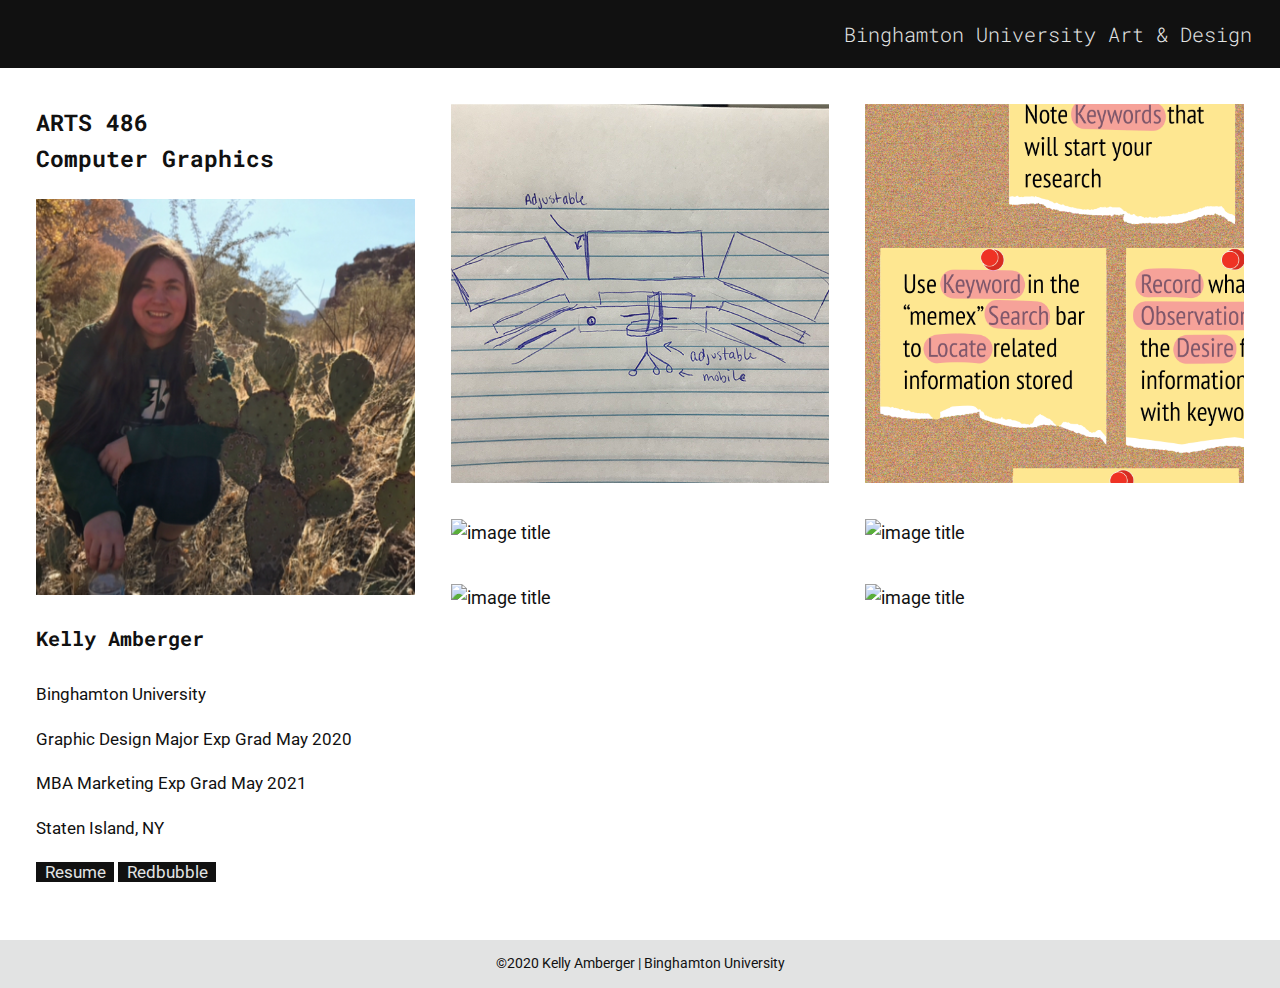
==== index.html @ 22ce2692 "user flow write up" ====
<!doctype html>
<html lang="en">
	<head>
		<meta charset="utf-8">
    <meta name="viewport" content="width=device-width, initial-scale=1.0">
		<title>ARTS 486 Journal | Kelly Amberger </title>
		<link rel="stylesheet" href="css/normalize.css">
		<link rel="stylesheet" href="css/grid-utils.css">
		<link rel="stylesheet" href="css/style.css">
		<link href="https://fonts.googleapis.com/css?family=Roboto|Roboto+Mono:300,700,700i&display=fallback" rel="stylesheet">
		<script src="https://cdnjs.cloudflare.com/ajax/libs/jquery/3.4.1/jquery.min.js" integrity="sha256-CSXorXvZcTkaix6Yvo6HppcZGetbYMGWSFlBw8HfCJo=" crossorigin="anonymous"></script>
		<script src="js/main.js"></script>
	</head>

	<body>

		<div id="masthead">
			<h4><a href="http://binghamton-design.com/">Binghamton University Art & Design</a></h4>
		</div>

		<div class="wrapper">

			<div class="grid thumbs">

				<div class="width-12-12-m width-4-12 height-8" id="aside">
					<div class="aside-holder">
						<div class="thumb-box">
							<h3>ARTS 486<br />
							Computer Graphics</h3>
							<div class="half">
								<img class="r-image" src="images/profile.png" />
							</div>
							<div class="half">
								<h4>Kelly Amberger</h4>
								<p> Binghamton University </p>
								
								<p> Graphic Design Major Exp Grad May 2020 </p>
								
								<p> MBA Marketing Exp Grad May 2021 </p>
								
								<p> Staten Island, NY </p>
								<p>
								</a> <a href="https://docs.google.com/document/d/1r8Fl9xGH2zGP1wavn_v4eUMbFgfhJYbTzxj4U41Zmn0/edit?usp=sharing" target="_blank">Resume</a>
									<a href="https://www.redbubble.com/people/kellyamberger/shop?artistUserName=kellyamberger&asc=u&iaCode=all-stickers" target="_blank">Redbubble</a>
								</p>
							</div>
						</div>
					</div>
				</div>

				<div class="overlay-holder hidden">
					<div class="overlay">
						<div class="close-holder"><div title="close" id="close"><svg id="close-icon" data-name="close-icon" xmlns="http://www.w3.org/2000/svg" viewBox="0 0 23.21 23.21"><title>close</title><line x1="1" y1="1" x2="22.21" y2="22.21" stroke-linecap="round" stroke-miterlimit="10" stroke-width="2"/><line x1="1" y1="22.21" x2="22.21" y2="1" stroke-linecap="round" stroke-miterlimit="10" stroke-width="2"/></svg></div></div>
						<div class="body">
						</div>
					</div>
				</div>

				<div class="width-6-12-m width-4-12 thumb">
					<img class="r-image" src="images/sketch1.png" title="sketch1" />
					<div class="body">
						<h1>Project 1:  As We May Rethink</h1>
						<p><img class="r-image" src=""></p>
						<p>Add a short description here. Lorem ipsum dolor sit amet, consectetur adipiscing elit. Praesent ex magna, blandit nec viverra faucibus, placerat convallis ipsum. Cras semper ipsum eget ullamcorper ultricies. Curabitur sit amet justo eu sapien molestie bibendum id in enim. Integer semper risus eget nibh eleifend, at vulputate risus laoreet. 
						</p>
					</div>
				</div>
				<div class="width-6-12-m width-4-12 thumb">
					<img class="r-image" src="images/thumbnail.png" title="image title" />
					<div class="body">
						<h1>Project 1: User Flow As We May Rethink </h1>
						<p><img class="r-image" src="images/userflowimage.png"></p>
						<p> For this project I chose to design the “memex” while focusing on the recalling and sharing of information. For the User flow diagram I decided to have 2 different starting points, one for users who were inspired to research based off of an observation or experience they had, and one for users who were inspired by the research of others. The steps I included demonstrate the importance of recording observations, information, and process. For my user flow I chose to have a style resembling a bulletin board and post-it notes for 2 reasons. Personally, I found that physically arranging post-its with steps was what helped me to understand the user flow and this assignment so I thought it would be nice to mirror my actual process. Secondly, the “memex” was a concept discussed prior to the modern computer and I wanted to preserve some aspects of its age. Additionally, although I arranged the user flow in a way that I found to be most effective, the idea of post its pinned to a bulletin board demonstrates that steps can ultimately be rearranged based on user preferences and new discoveries. 
						</p>
					</div>
				</div>
				<div class="width-6-12-m width-4-12 thumb">
					<img class="r-image" src="https://via.placeholder.com/600" title="image title" />
					<div class="body">
						<h1>Project 1:  As We May Rethink </h1>
						<p><img class="r-image" src="https://via.placeholder.com/1600x900"></p>
						<p>Add a short description here. Lorem ipsum dolor sit amet, consectetur adipiscing elit. Praesent ex magna, blandit nec viverra faucibus, placerat convallis ipsum. Cras semper ipsum eget ullamcorper ultricies. Curabitur sit amet justo eu sapien molestie bibendum id in enim. Integer semper risus eget nibh eleifend, at vulputate risus laoreet. 
						</p>
					</div>
				</div>
				<div class="width-6-12-m width-4-12 thumb">
					<img class="r-image" src="https://via.placeholder.com/600" title="image title" />
					<div class="body">
						<h1>Project 1:  Ipsum Lorem</h1>
						<p><img class="r-image" src="https://via.placeholder.com/1600x900"></p>
						<p>Add a short description here. Lorem ipsum dolor sit amet, consectetur adipiscing elit. Praesent ex magna, blandit nec viverra faucibus, placerat convallis ipsum. Cras semper ipsum eget ullamcorper ultricies. Curabitur sit amet justo eu sapien molestie bibendum id in enim. Integer semper risus eget nibh eleifend, at vulputate risus laoreet. 
						</p>
					</div>
				</div>
				<div class="width-6-12-m width-4-12 thumb">
					<img class="r-image" src="https://via.placeholder.com/600" title="image title" />
					<div class="body">
						<h1>Project 1:  Ipsum Lorem</h1>
						<p><img class="r-image" src="https://via.placeholder.com/1600x900"></p>
						<p>Add a short description here. Lorem ipsum dolor sit amet, consectetur adipiscing elit. Praesent ex magna, blandit nec viverra faucibus, placerat convallis ipsum. Cras semper ipsum eget ullamcorper ultricies. Curabitur sit amet justo eu sapien molestie bibendum id in enim. Integer semper risus eget nibh eleifend, at vulputate risus laoreet. 
						</p>
					</div>
				</div>
				<div class="width-6-12-m width-4-12 thumb">
					<img class="r-image" src="https://via.placeholder.com/600" title="image title" />
					<div class="body">
						<h1>Project 1:  Ipsum Lorem</h1>
						<p><img class="r-image" src="https://via.placeholder.com/1600x900"></p>
						<p>Add a short description here. Lorem ipsum dolor sit amet, consectetur adipiscing elit. Praesent ex magna, blandit nec viverra faucibus, placerat convallis ipsum. Cras semper ipsum eget ullamcorper ultricies. Curabitur sit amet justo eu sapien molestie bibendum id in enim. Integer semper risus eget nibh eleifend, at vulputate risus laoreet. 
						</p>
					</div>
				</div>
			</div>
		</div>

		<div id="footer">
			<p>©2020 Kelly Amberger | Binghamton University</p>
		</div>

	</body>
</html>
---- css/grid-utils.css ----
/* G R I D */

.grid {
  display: grid;
  grid-template-columns: repeat(12, 1fr);
  position: relative;
  /*grid-gap: 1em;*/
}

.grid div {
  /*background-color:rgba(0,0,0,0.1);*/
}

.height-2 {
	grid-row: span 2;
}

.height-3 {
	grid-row: span 3;
}

.height-8 {
  grid-row: span 8;
}

@media (max-width: 699px) {
  .order-1 {
		order: 1;
	}

  .order-2 {
	 order: 2;
	}

  .order-3 {
   order: 3;
  }

  .order-4 {
   order: 4;
  }

  .order-5 {
   order: 5;
  }

  .order-6 {
   order: 6;
  }

  .order-7 {
   order: 7;
  }

  .order-8 {
   order: 8;
  }

}

/* M O B I L E */

.width-1-12-m {
  grid-column: span 1;
}

.width-2-12-m {
  grid-column: span 2;
}

.width-3-12-m {
  grid-column: span 3;
}

.width-4-12-m {
  grid-column: span 4;
}

.width-5-12-m {
  grid-column: span 5;
}

.width-6-12-m {
  grid-column: span 6;
}

.width-7-12-m {
  grid-column: span 7;
}

.width-8-12-m {
  grid-column: span 8;
}

.width-9-12-m {
  grid-column: span 9;
}

.width-10-12-m {
  grid-column: span 10;
}

.width-11-12-m {
  grid-column: span 11;
}

.width-12-12-m {
  grid-column: span 12;

}

/* D E S K T O P / L A P T O P */
@media (min-width: 700px) {

.width-1-12 {
    grid-column: span 1;
  }

.width-2-12 {
    grid-column: span 2;
  }

.width-3-12 {
    grid-column: span 3;
  }

.width-4-12 {
    grid-column: span 4;
  }

.width-5-12 {
    grid-column: span 5;
  }

.width-6-12 {
    grid-column: span 6;
  }

.width-7-12 {
    grid-column: span 7;
  }

.width-8-12 {
    grid-column: span 8;
  }

.width-9-12 {
    grid-column: span 9;
  }

.width-10-12 {
    grid-column: span 10;
  }

.width-11-12 {
    grid-column: span 11;
  }

.width-12-12 {
    grid-column: span 12;
  }

.centered-6 {
    grid-column: 4 / span 6;
  }

}

/* for centering vertically */

.flex-content {
  display: flex;
  /*align-items: center;*/
  height: 100%;
}

.vertically-centered {
  width: 100%;
  align-self: center;
}

.vertically-bottom {
  width: 100%;
  align-self: end;
}
---- css/style.css ----
/* vars */
:root {
  --background-color: #ffffff;
  --link-color: #E2E3E3;
  --alt-link-color: #111;
  --body-color: #111111;
  --light-grey: #A9AAAA;
  --lighter-grey: #C6C7C6;
  --lightest-grey: #E2E3E3;
}

html {
    margin: 0;
}

body {
    background-color: var(--background-color);
    text-align: left;
    margin: 0;
    color: var(--body-color);
    font-family: 'Roboto', sans-serif;
    font-size: 12px;
    line-height: 1.6;
    min-width: 320px;
    height: 100%;
    position: relative;
}

.wrapper {
    position: relative;
    max-width: 100%;
    margin: 0 1em;
}

.grid div {
  /*background-color:rgba(0,0,0,0.1);*/
}

.box {
    
}

.thumb-box h3, .box h3 {
  margin-top: 0;
}

#masthead {
    background-color: var(--body-color);
    padding: 1em;
    text-align: right;
}

.aside-holder .box p:last-child {
    padding-bottom: 1.6em;
    border-bottom: .75em solid var(--body-color);
}

#footer {
    width: 100%;
    overflow: hidden;
    text-align: center;
    font-size: .75em;
    background-color: var(--lightest-grey);
}


h1, h2, h3, h4, h5, h6 {
  font-weight: bold;
  font-family: 'Roboto Mono', monospace;
}
h1 {
  font-size: 2.21em;
}
h2 {
  font-size: 1.5em;
}
h3 {
  font-size: 1.25em;
}
h4 {
  font-size: 1.125em;
}

#masthead h4 {
    margin: 0;
    font-weight: 300;
}

#masthead h4 a {
    color: var(--link-color);
    background-color: var(--body-color);
}

#masthead h4 a:hover {
    color: var(--link-color) !important;
}

#aside h2 {
    margin-top: 0
}

#aside p {
    font-size: .95em;
}

a {
  white-space: nowrap;
  transition: color, background-color 0.333s ease-in-out;
  padding: 0 .5em;
  color: var(--link-color);
  background-color: var(--alt-link-color);
  text-decoration: none;
}

a:hover {
    color: var(--alt-link-color) !important;
    background-color: var(--link-color);
}

a:visited {
  color: var(--link-color);
}

.r-image {
    display: block;
    width: 100%;
    height: auto;
}

.post {
  padding: 0em 0em 2em 0em;
}

.post:first-child {
  padding-top: .3em;
}

.post:first-child h1 {
  margin-top: 0;
}

.post h1, .overlay h1 {
  font-style: italic;
}

.overlay h1 {
  margin-top: 0;
}

.post p {
  clear: both;
}

.post p.date {
  margin-top: 0;
  color: #bbbbbb;
  font-size: 12px;
  text-transform: uppercase;
  text-align: right;
}

/*for thumbnail type layout */

.thumbs {
  grid-gap: 2em;
  padding: 2em 1em;
}

.posts {
  grid-gap: 2em;
  padding: 2em 1em;
}

.thumb {
  cursor: pointer;
}

.thumb .body {
  display: none;
}

.overlay-holder {
  position: relative;
  transition: opacity .5s ease-in-out, visibility .5s ease-in-out ;
}

.overlay-odd:before {
  background-color: var(--body-color);
  content: "";
  position: absolute;
  width: 1em;
  height: 1em;
  top: -.5em;
  right: 1em;
  transform: rotate(45deg);
}

.overlay-even:before {
  background-color: var(--body-color);
  content: "";
  position: absolute;
  width: 1em;
  height: 1em;
  top: -.5em;
  left: 1em;
  transform: rotate(45deg);
}

.overlay-holder.hidden {
  display: none;
  opacity: 0;
  visibility: hidden;
}

.overlay-holder.active {
  display: block;
  opacity: 1;
  visibility: visible;
}

.overlay {
  padding: 2em;
  background-color: var(--body-color);
  color: var(--background-color);
}

@media (min-width: 700px) {
  .overlay-holder {
      grid-column: 5 / span 8;
    }
}

@media (max-width: 699px) {
  .overlay-holder {
      grid-column: span 12;
    }
}

.overlay .close-holder {
  width: 100%;
  overflow: hidden;
}

.overlay #close {
  display: inline-block;
  text-align: center;
  width: 1.6em; 
  height: 1.6em;
  float: right;
  cursor: pointer;
}

.overlay #close svg {
  stroke: var(--background-color);
}

/*
.overlay #close {
  font-family: 'Roboto Mono', monospace;
  background: var(--body-color);
  border-radius: 1em;
  -moz-border-radius: 1em;
  -webkit-border-radius: 1em;
  border: 2px solid var(--background-color);
  color: var(--background-color);
  display: inline-block;
  font-weight: 300;
  font-size: 1.6em;
  line-height: 1.6em;
  text-align: center;
  width: 1.6em; 
  float: right;
  cursor: pointer;
}
*/

/* for variable type sizing */
@media screen and (min-width: 320px) {
  body {
    font-size: calc(12px + 6 * ((100vw - 320px) / 960));
  }
}

@media screen and (min-width: 1280px) {
  body {
    font-size: 18px;
  }

}

@media (max-width: 699px) {

  .aside-holder .box .half {
    width: calc(50% - 1em);
    float: left;
  }

  .aside-holder .thumb-box .half {
    width: calc(50% - 1em);
    float: left;
  }

  .aside-holder .box {
    overflow: hidden;
    padding-bottom: 2em;
    border-bottom: .75em solid var(--body-color);
  }

  .aside-holder .thumb-box {
    overflow: hidden;
    padding-bottom: 2em;
    border-bottom: .75em solid var(--body-color);
  }

  .aside-holder .box .half:last-child {
    margin-left: 2em;
  }

  .aside-holder .thumb-box .half:last-child {
    margin-left: 2em;
  }

  .aside-holder .box p:last-child, .aside-holder .thumb-box p:last-child {
    padding-bottom: 0;
    border-bottom: none;
  }

}
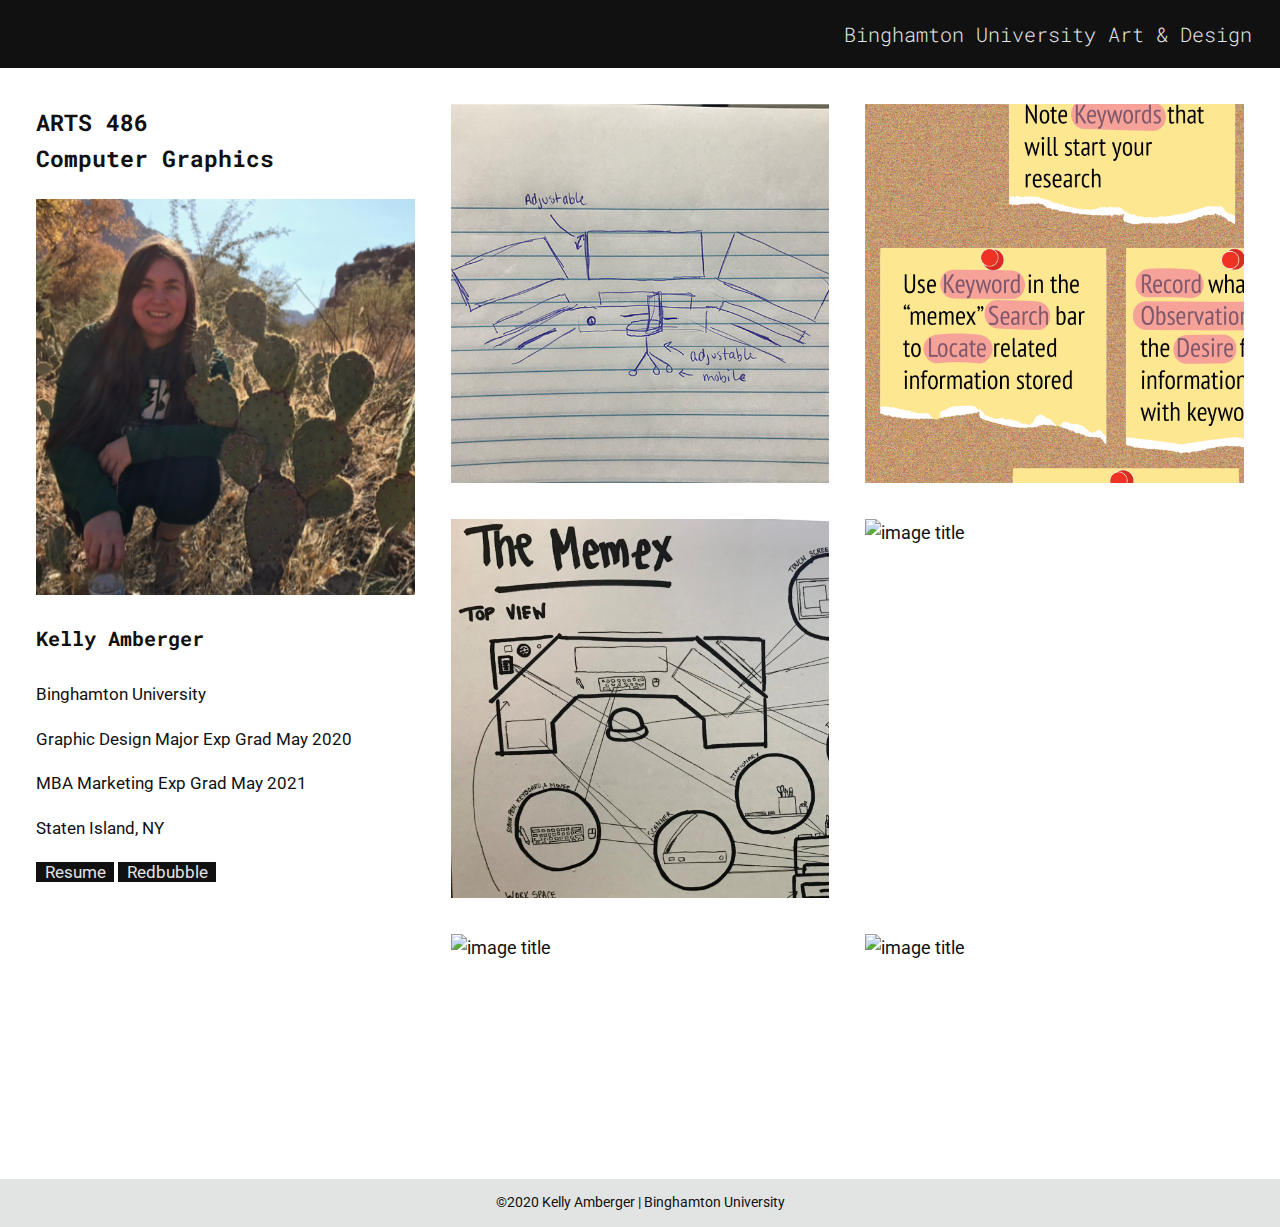
==== commit d9bc5439: "image upload illustrations" ====
--- a/index.html
+++ b/index.html
@@ -59,26 +59,65 @@
 				<div class="width-6-12-m width-4-12 thumb">
 					<img class="r-image" src="images/sketch1.png" title="sketch1" />
 					<div class="body">
-						<h1>Project 1:  As We May Rethink</h1>
+						<h1>Project 1: Functional Specification - As We May Rethink</h1>
 						<p><img class="r-image" src=""></p>
-						<p>Add a short description here. Lorem ipsum dolor sit amet, consectetur adipiscing elit. Praesent ex magna, blandit nec viverra faucibus, placerat convallis ipsum. Cras semper ipsum eget ullamcorper ultricies. Curabitur sit amet justo eu sapien molestie bibendum id in enim. Integer semper risus eget nibh eleifend, at vulputate risus laoreet. 
+						<h4>1. Scope: - what are the project goals, deliverables, features, tasks, deadlines and cost? </h4>
+<p>To create a private file & library with sharing capabilities </p>
+<p>Storage of info that can easily be found at a later date </p>
+<p>Easily share information between devices/people </p>
+<p>Create a comfortable work space </p>
+<h4> 2. Solution Overview 
+- what are you proposing to create to solve a problem? </h4>
+A device that links information based on how you interact with different sources to make information more manageable and easily recalled
+<h4> physical description :</h4>
+		<p> large table/desk, U shaped </p>
+		<p> sleek, shiny, easily cleaned </p>
+		<p> 3 screens that interact with each other, with blue light protectant </p>
+<p> pen that allows you to make handwritten notes/drawings </p>
+<p> technologies used </p>
+<p> display screens </p>
+<p> buttons/keyboard </p>
+<p> memory devices </p>
+<p> levers/dials </p>
+<p> interactive “pen” and mouse </p>
+<h4> 3. Requirerments Specification 
+- what does the proposed device do? </h4>
+<p> Organizes and displays data in a personal, adjustable way </p>
+<p> Saves data with notes and associations </p>
+<h4> 4. Use Cases 
+- put functional requirements into the context of a user action.</h4>
+ 
+<p>1. Turn on the device using the power button </p>
+<p>2. Adjust the height/angle of screens </p>
+<p>3. Insert information/memory device or access information already saved on existing memory device </p>
+<p>4. Use pen/mouse to arrange information on screens </p>
+<p>5. Make notes/outlines of information, sort by relevance </p>
+<p>6. Search for information stored on device that became relevant during your evaluation of info  </p>
+<p>7. Save new notes and information together on memory device for future use, or to be shared </p>
+<p>8. Remove memory device to share or store </p>
+
+<h4> 5. Non-functional Requirements - any nice to have features that do not effect core functionality </h4>
+<p> Soft armrests </p>
+<p> Adjustable height for standing vs sitting </p>
+<p> Black and white vs color function </p>
+
 						</p>
 					</div>
 				</div>
 				<div class="width-6-12-m width-4-12 thumb">
 					<img class="r-image" src="images/thumbnail.png" title="image title" />
 					<div class="body">
-						<h1>Project 1: User Flow As We May Rethink </h1>
+						<h1>Project 1: User Flow - As We May Rethink </h1>
 						<p><img class="r-image" src="images/userflowimage.png"></p>
 						<p> For this project I chose to design the “memex” while focusing on the recalling and sharing of information. For the User flow diagram I decided to have 2 different starting points, one for users who were inspired to research based off of an observation or experience they had, and one for users who were inspired by the research of others. The steps I included demonstrate the importance of recording observations, information, and process. For my user flow I chose to have a style resembling a bulletin board and post-it notes for 2 reasons. Personally, I found that physically arranging post-its with steps was what helped me to understand the user flow and this assignment so I thought it would be nice to mirror my actual process. Secondly, the “memex” was a concept discussed prior to the modern computer and I wanted to preserve some aspects of its age. Additionally, although I arranged the user flow in a way that I found to be most effective, the idea of post its pinned to a bulletin board demonstrates that steps can ultimately be rearranged based on user preferences and new discoveries. 
 						</p>
 					</div>
 				</div>
 				<div class="width-6-12-m width-4-12 thumb">
-					<img class="r-image" src="https://via.placeholder.com/600" title="image title" />
+					<img class="r-image" src="images/memexsketch.png" title="image title" />
 					<div class="body">
 						<h1>Project 1:  As We May Rethink </h1>
-						<p><img class="r-image" src="https://via.placeholder.com/1600x900"></p>
+						<p><img class="r-image" src="images/TheMemexIllustration.png"></p>
 						<p>Add a short description here. Lorem ipsum dolor sit amet, consectetur adipiscing elit. Praesent ex magna, blandit nec viverra faucibus, placerat convallis ipsum. Cras semper ipsum eget ullamcorper ultricies. Curabitur sit amet justo eu sapien molestie bibendum id in enim. Integer semper risus eget nibh eleifend, at vulputate risus laoreet. 
 						</p>
 					</div>
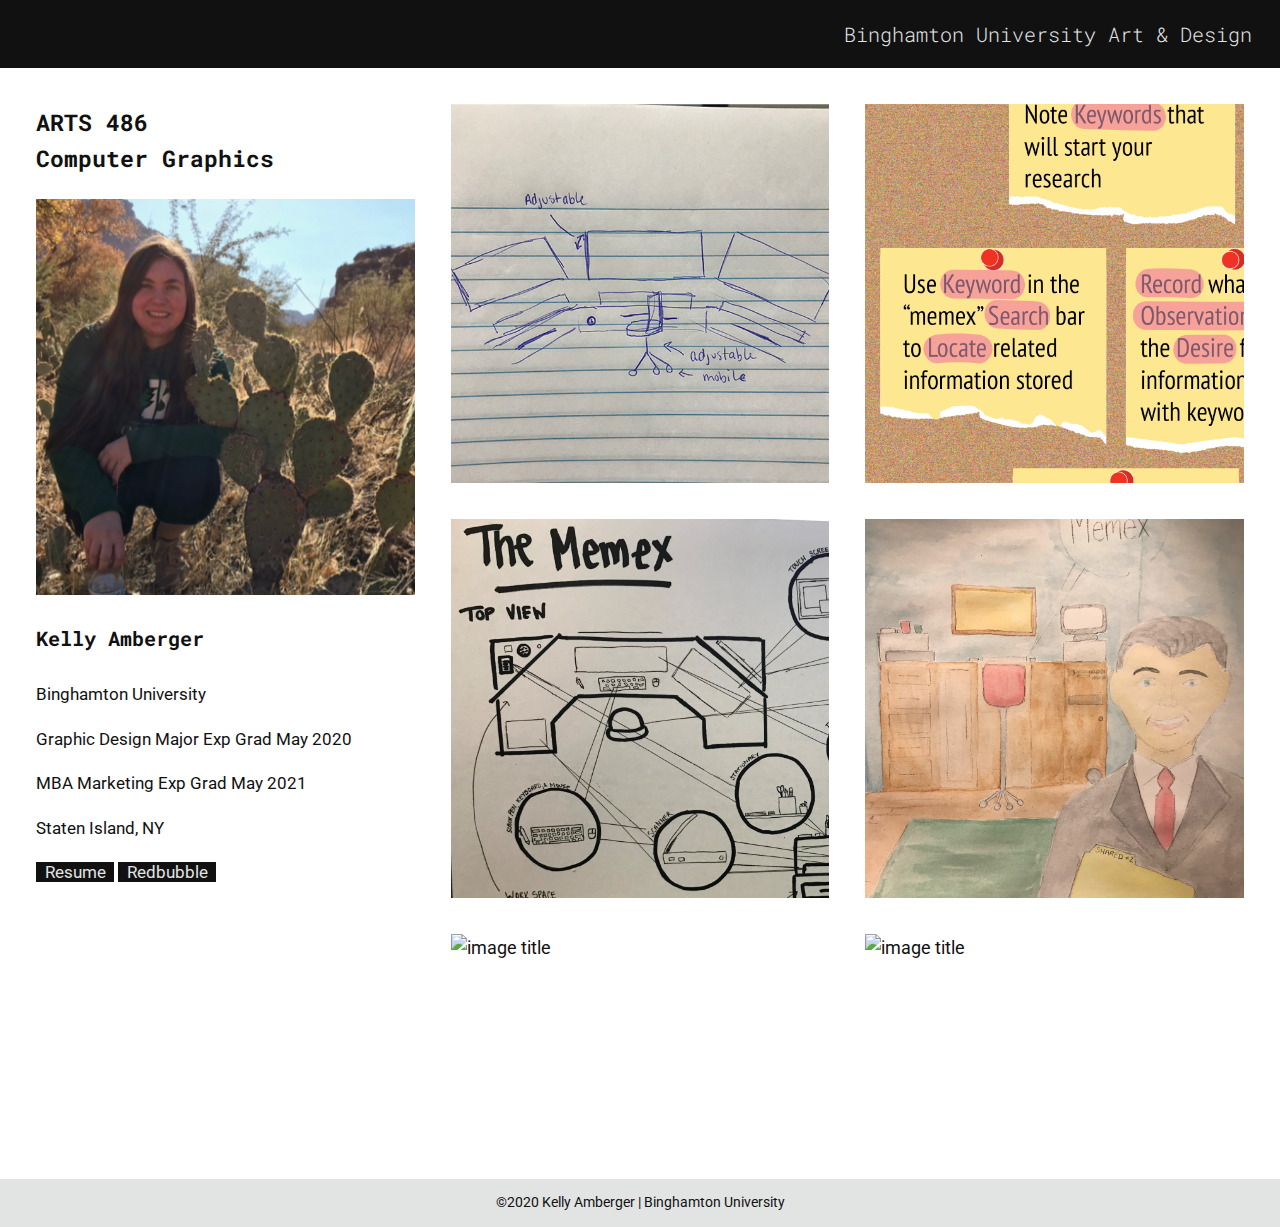
==== commit b7154f66: "critique day uploads" ====
--- a/index.html
+++ b/index.html
@@ -116,18 +116,18 @@
 				<div class="width-6-12-m width-4-12 thumb">
 					<img class="r-image" src="images/memexsketch.png" title="image title" />
 					<div class="body">
-						<h1>Project 1:  As We May Rethink </h1>
+						<h1>Project 1: Device Design Illustration - As We May Rethink </h1>
 						<p><img class="r-image" src="images/TheMemexIllustration.png"></p>
-						<p>Add a short description here. Lorem ipsum dolor sit amet, consectetur adipiscing elit. Praesent ex magna, blandit nec viverra faucibus, placerat convallis ipsum. Cras semper ipsum eget ullamcorper ultricies. Curabitur sit amet justo eu sapien molestie bibendum id in enim. Integer semper risus eget nibh eleifend, at vulputate risus laoreet. 
+						<p> I chose to show 2 views of the Memex and zoom in on important aspects of the interface. I chose a very simplistic design that I think enhances the many features that make the Memex such a useful product. 
 						</p>
 					</div>
 				</div>
 				<div class="width-6-12-m width-4-12 thumb">
-					<img class="r-image" src="https://via.placeholder.com/600" title="image title" />
+					<img class="r-image" src="images/MemPreview.png" title="image title" />
 					<div class="body">
-						<h1>Project 1:  Ipsum Lorem</h1>
-						<p><img class="r-image" src="https://via.placeholder.com/1600x900"></p>
-						<p>Add a short description here. Lorem ipsum dolor sit amet, consectetur adipiscing elit. Praesent ex magna, blandit nec viverra faucibus, placerat convallis ipsum. Cras semper ipsum eget ullamcorper ultricies. Curabitur sit amet justo eu sapien molestie bibendum id in enim. Integer semper risus eget nibh eleifend, at vulputate risus laoreet. 
+						<h1>Project 1: Magazine Ad Design - As We May Rethink</h1>
+						<p><img class="r-image" src="images/MemexMagazine.png"></p>
+						<p> For this Advertisement I wanted to have the design fit the time period. To accomplish this I tried to illustrate a 1950s home, using muted colors. Additionally, I used the traditional 2/3rds layout with divided text and image. 
 						</p>
 					</div>
 				</div>
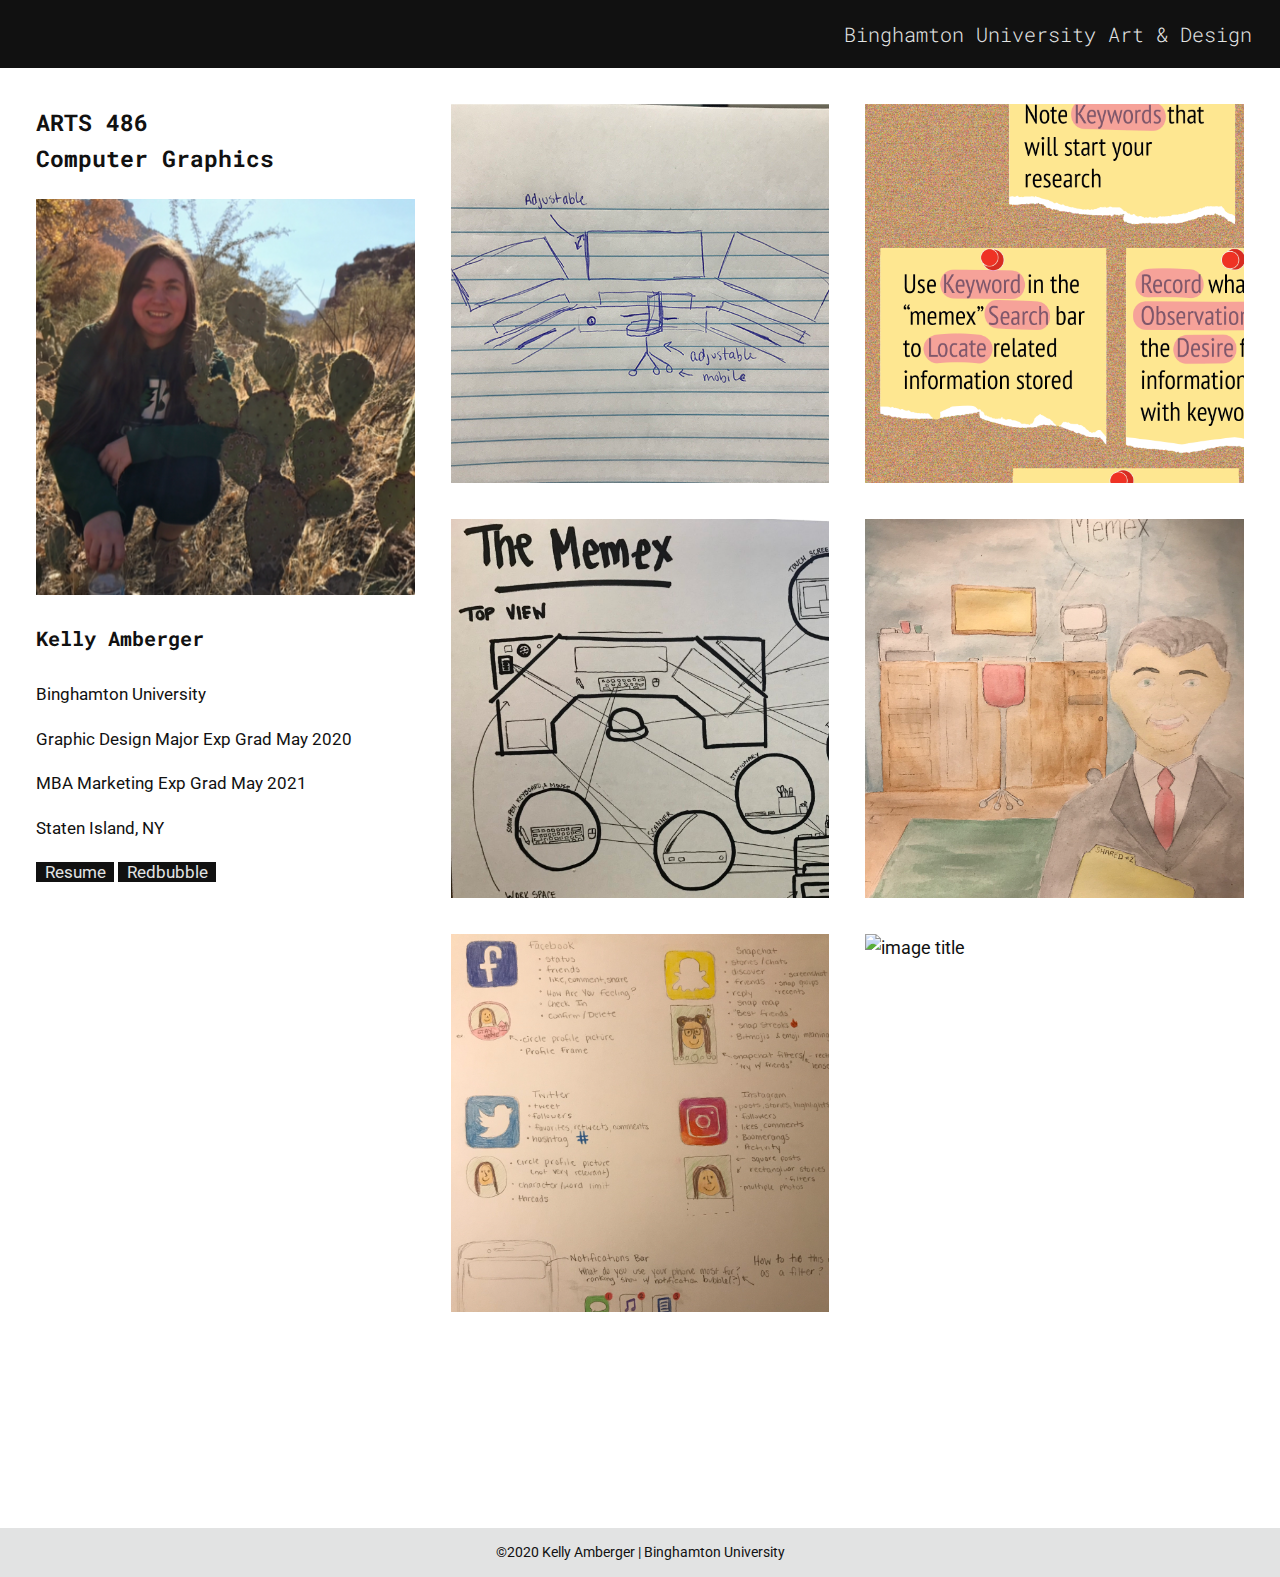
==== commit ed859dd1: "Class Discussion planning phase" ====
--- a/index.html
+++ b/index.html
@@ -132,10 +132,12 @@
 					</div>
 				</div>
 				<div class="width-6-12-m width-4-12 thumb">
-					<img class="r-image" src="https://via.placeholder.com/600" title="image title" />
+					<img class="r-image" src="images/ideaspreview.png" title="image title" />
 					<div class="body">
-						<h1>Project 1:  Ipsum Lorem</h1>
-						<p><img class="r-image" src="https://via.placeholder.com/1600x900"></p>
+						<h1>Project 2: Planning Stage - Transcoding Data </h1>
+						<p><img class="r-image" src="images/ideas.png"></p>
+		<a href="https://docs.google.com/document/d/1ZXMWN2aQVcFwcElN4ef3fB0ng3G48v8qJv0PF7tcOaY/edit" target="_blank">Project 2 Concepts</a>
+
 						<p>Add a short description here. Lorem ipsum dolor sit amet, consectetur adipiscing elit. Praesent ex magna, blandit nec viverra faucibus, placerat convallis ipsum. Cras semper ipsum eget ullamcorper ultricies. Curabitur sit amet justo eu sapien molestie bibendum id in enim. Integer semper risus eget nibh eleifend, at vulputate risus laoreet. 
 						</p>
 					</div>
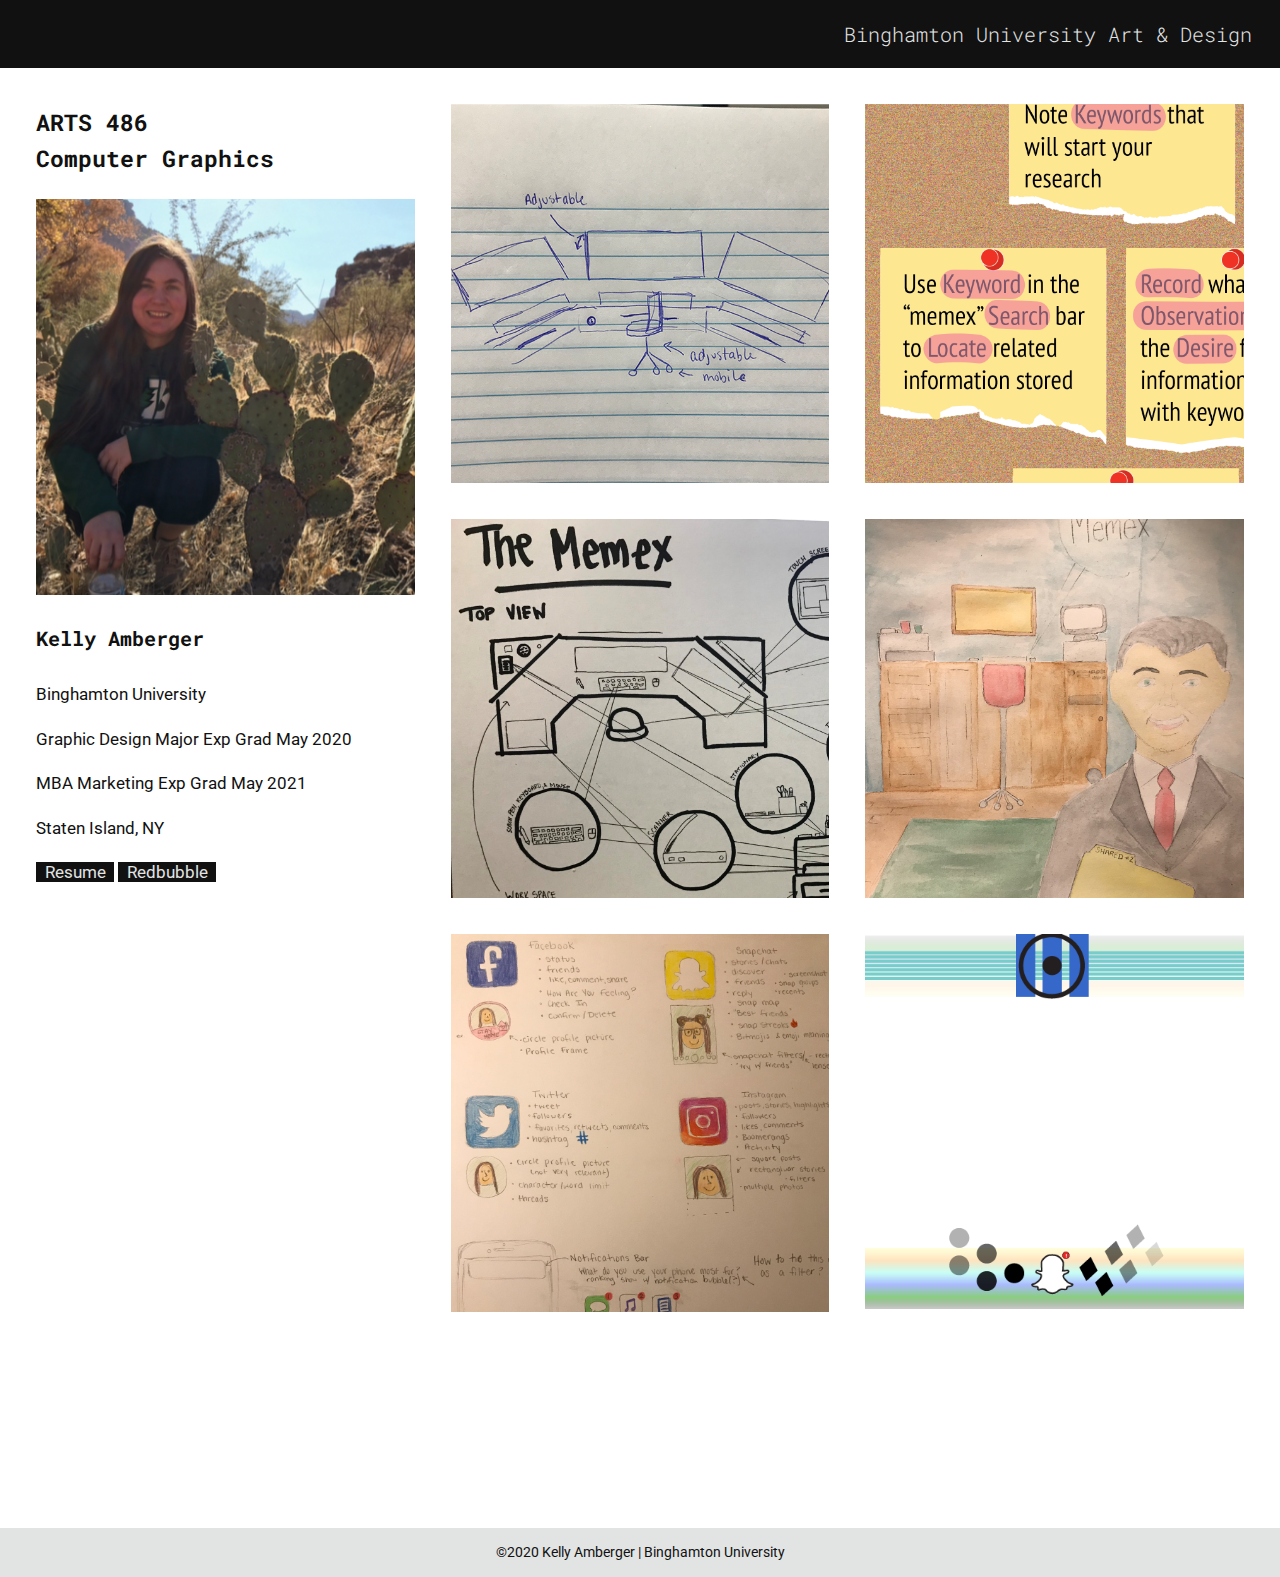
==== commit f1e73aec: "process" ====
--- a/index.html
+++ b/index.html
@@ -138,16 +138,17 @@
 						<p><img class="r-image" src="images/ideas.png"></p>
 		<a href="https://docs.google.com/document/d/1ZXMWN2aQVcFwcElN4ef3fB0ng3G48v8qJv0PF7tcOaY/edit" target="_blank">Project 2 Concepts</a>
 
-						<p>Add a short description here. Lorem ipsum dolor sit amet, consectetur adipiscing elit. Praesent ex magna, blandit nec viverra faucibus, placerat convallis ipsum. Cras semper ipsum eget ullamcorper ultricies. Curabitur sit amet justo eu sapien molestie bibendum id in enim. Integer semper risus eget nibh eleifend, at vulputate risus laoreet. 
+						<p> With the focus of my project being social media, I started by researching the different social media platforms. 
+
 						</p>
 					</div>
 				</div>
 				<div class="width-6-12-m width-4-12 thumb">
-					<img class="r-image" src="https://via.placeholder.com/600" title="image title" />
+					<img class="r-image" src="images/processthumb.png" title="image title" />
 					<div class="body">
-						<h1>Project 1:  Ipsum Lorem</h1>
-						<p><img class="r-image" src="https://via.placeholder.com/1600x900"></p>
-						<p>Add a short description here. Lorem ipsum dolor sit amet, consectetur adipiscing elit. Praesent ex magna, blandit nec viverra faucibus, placerat convallis ipsum. Cras semper ipsum eget ullamcorper ultricies. Curabitur sit amet justo eu sapien molestie bibendum id in enim. Integer semper risus eget nibh eleifend, at vulputate risus laoreet. 
+						<h1>Project 2:  Process - Transcoding Data</h1>
+						<a href="images/processkey.pdf"> Process & Key </a>
+						<p>After getting a better understanding of the project, I moved away from my initial research and more towards an abstract design. I combined the elements to create a social media filter. I wanted to do this so that participants would have something to take with them at the end of the survey that they could potentially use on social media. 
 						</p>
 					</div>
 				</div>
